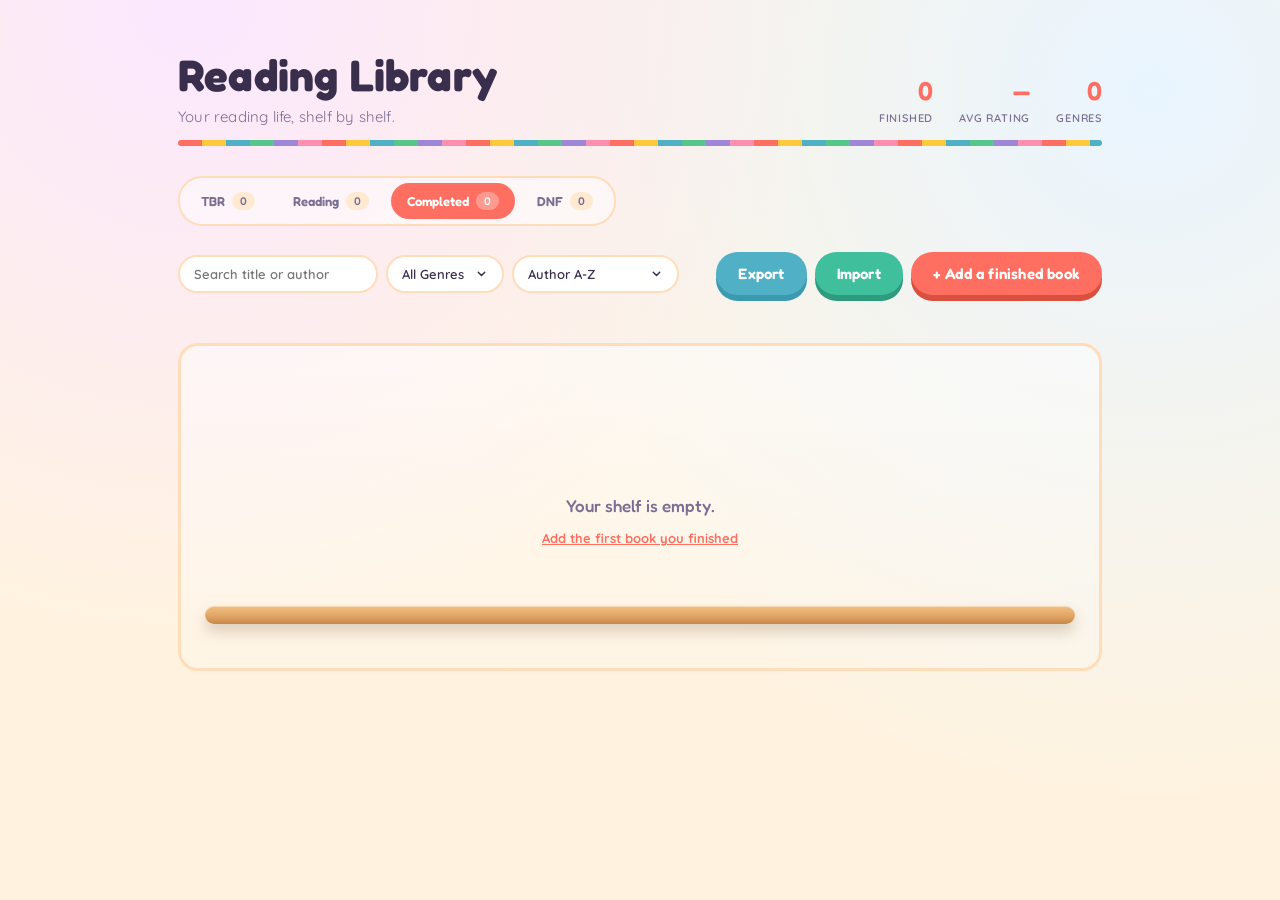
==== index.html @ b761dc4b "Initial commit" ====
<!DOCTYPE html>
<html lang="en">
<head>
<meta charset="UTF-8">
<title>Reading Library — reading tracker</title>
<link rel="preconnect" href="https://fonts.googleapis.com">
<link rel="preconnect" href="https://fonts.gstatic.com" crossorigin>
<link href="https://fonts.googleapis.com/css2?family=Fredoka:wght@400;500;600;700&family=Quicksand:wght@400;500;600;700&family=Nunito+Sans:wght@400;600&display=swap" rel="stylesheet">
<link rel="stylesheet" href="style.css">
</head>
<body>
<div class="wrap">
  <header>
    <div>
      <h1>Reading Library</h1>
      <p>Your reading life, shelf by shelf.</p>
    </div>
    <div class="stats">
      <div class="stat"><span class="n" id="statCount">0</span><span class="l" id="statCountLabel">Finished</span></div>
      <div class="stat" id="statAvgWrap"><span class="n" id="statAvg">—</span><span class="l" id="statAvgLabel">Avg rating</span></div>
      <div class="stat"><span class="n" id="statGenres">0</span><span class="l">Genres</span></div>
    </div>
  </header>

  <div class="library-toggle" id="libraryToggle">
    <button class="lib-pill" data-status="tbr">TBR <span class="lib-count" data-count-for="tbr">0</span></button>
    <button class="lib-pill" data-status="reading">Reading <span class="lib-count" data-count-for="reading">0</span></button>
    <button class="lib-pill active" data-status="completed">Completed <span class="lib-count" data-count-for="completed">0</span></button>
    <button class="lib-pill" data-status="dnf">DNF <span class="lib-count" data-count-for="dnf">0</span></button>
  </div>

  <div class="toolbar">
    <div class="filters">
      <input type="text" id="searchInput" placeholder="Search title or author" style="min-width:200px;">
      <select id="genreFilter"><option value="">All Genres</option></select>
      <select id="sortSelect">
        <option value="authorLast" selected>Author A-Z</option>
        <option value="recent">Recently Finished</option>
        <option value="title">Title A-Z</option>
        <option value="rating">Highest Rated</option>
      </select>
    </div>
    <div style="display:flex;gap:8px;align-items:center;">
      <button class="add-btn" id="exportBtn" style="background:var(--sky);box-shadow:0 6px 0 #3C9AB0;">Export</button>
      <button class="add-btn" id="importBtn" style="background:var(--mint);box-shadow:0 6px 0 #2E9B7E;">Import</button>
      <input type="file" id="importFile" accept="application/json,.json" style="display:none;">
      <button class="add-btn" id="openAddBtn">+ Add a finished book</button>
    </div>
  </div>
  <div id="ioStatus" style="font-size:12px;color:var(--ink-soft);font-weight:600;margin:-18px 0 20px;min-height:16px;"></div>

  <div id="shelfContainer">
    <div class="loading-note">Unpacking the shelf...</div>
  </div>
</div>

<div class="overlay" id="overlay">
  <div class="book-spread" id="bookSpread"></div>
</div>

<div class="overlay" id="confirmOverlay" style="z-index:60;">
  <div class="confirm-box" id="confirmBox"></div>
</div>

<script src="script.js"></script>
</body>
</html>
---- style.css ----
:root{
  --bg1:#FFF3E0;
  --bg2:#E9F5FF;
  --bg3:#FBE7FF;
  --shelf-wood:#E3A867;
  --shelf-wood-hi:#F2C084;
  --shelf-wood-lo:#C88748;
  --ink:#3A2E4D;
  --ink-soft:#7A6E93;
  --coral:#FF6F61;
  --sun:#FFC93C;
  --sky:#4FB0C6;
  --grass:#57C68A;
  --lav:#9E86D9;
  --bubblegum:#FF8FB1;
  --tangerine:#FFA552;
  --mint:#3FBF9B;
  --parchment:#FFFBF2;
  --parchment-hi:#FFFFFF;
  --danger:#E5533D;
  --shadow:rgba(122,90,60,0.25);
}
*{box-sizing:border-box;}
html,body{margin:0;padding:0;}
body{
  background:
    radial-gradient(circle at 15% 0%, var(--bg3) 0%, transparent 45%),
    radial-gradient(circle at 90% 10%, var(--bg2) 0%, transparent 50%),
    var(--bg1);
  color:var(--ink);
  font-family:'Quicksand', sans-serif;
  min-height:100vh;
  padding:0 0 80px;
}
.wrap{max-width:980px;margin:0 auto;padding:0 28px;}

header{
  padding:48px 0 20px;
  display:flex;
  align-items:flex-end;
  justify-content:space-between;
  gap:20px;
  flex-wrap:wrap;
  margin-bottom:30px;
  position:relative;
}
header::after{
  content:"";
  position:absolute;
  left:0;right:0;bottom:0;
  height:6px;
  border-radius:6px;
  background:repeating-linear-gradient(90deg, var(--coral) 0 24px, var(--sun) 24px 48px, var(--sky) 48px 72px, var(--grass) 72px 96px, var(--lav) 96px 120px, var(--bubblegum) 120px 144px);
}
h1{
  font-family:'Fredoka', sans-serif;
  font-weight:700;
  font-size:44px;
  margin:0 0 6px;
  color:var(--ink);
  letter-spacing:0.2px;
}
header p{
  margin:0;
  color:var(--ink-soft);
  font-size:15px;
  letter-spacing:0.2px;
}
.stats{
  display:flex;
  gap:26px;
}
.stat{text-align:right;}
.stat .n{font-family:'Fredoka', sans-serif;font-weight:600;font-size:26px;color:var(--coral);display:block;line-height:1.1;}
.stat .l{font-size:11px;letter-spacing:0.8px;text-transform:uppercase;color:var(--ink-soft);font-weight:600;}

.library-toggle{
  display:flex;
  flex-wrap:wrap;
  gap:6px;
  background:rgba(255,255,255,0.5);
  border:2px solid #FFDDBB;
  border-radius:24px;
  padding:5px;
  width:fit-content;
  margin-bottom:26px;
}
.lib-pill{
  font-family:'Fredoka', sans-serif;
  font-weight:600;
  font-size:13px;
  color:var(--ink-soft);
  background:transparent;
  border:none;
  padding:9px 16px;
  border-radius:20px;
  cursor:pointer;
  display:flex;
  align-items:center;
  gap:7px;
  transition:background 0.15s ease, color 0.15s ease;
}
.lib-pill:hover{color:var(--ink);}
.lib-pill.active{background:var(--coral);color:#fff;}
.lib-pill .lib-count{
  font-family:'Quicksand', sans-serif;
  font-weight:700;
  font-size:11px;
  background:rgba(255,255,255,0.35);
  padding:2px 8px;
  border-radius:10px;
}
.lib-pill.active .lib-count{background:rgba(255,255,255,0.3);}
.lib-pill:not(.active) .lib-count{background:#FFEAD1;color:var(--ink-soft);}

.toolbar{
  display:flex;
  justify-content:space-between;
  align-items:center;
  gap:16px;
  flex-wrap:wrap;
  margin-bottom:30px;
}
.filters{display:flex;gap:8px;flex-wrap:wrap;}
.filters select, .filters input{
  background:var(--parchment-hi);
  border:2px solid #FFDDBB;
  color:var(--ink);
  font-family:'Quicksand', sans-serif;
  font-weight:600;
  font-size:13px;
  padding:9px 14px;
  border-radius:20px;
  outline:none;
}
.filters select{
  appearance:none;
  -webkit-appearance:none;
  -moz-appearance:none;
  padding-right:38px;
  background-image:url("data:image/svg+xml,%3Csvg xmlns='http://www.w3.org/2000/svg' viewBox='0 0 20 20' fill='none' stroke='%233A2E4D' stroke-width='2.2' stroke-linecap='round' stroke-linejoin='round'%3E%3Cpolyline points='5 8 10 13 15 8'/%3E%3C/svg%3E");
  background-repeat:no-repeat;
  background-position:right 14px center;
  background-size:13px;
}
.filters select:focus, .filters input:focus{border-color:var(--sky);}
.add-btn{
  background:var(--coral);
  color:#fff;
  border:none;
  font-family:'Fredoka', sans-serif;
  font-weight:600;
  font-size:15px;
  padding:12px 22px;
  border-radius:24px;
  cursor:pointer;
  letter-spacing:0.2px;
  box-shadow:0 6px 0 #D9503F;
  transition:transform 0.08s ease;
}
.add-btn:hover{background:#FF8577;}
.add-btn:active{transform:translateY(4px);box-shadow:0 2px 0 #D9503F;}
.add-btn:focus-visible, button:focus-visible, select:focus-visible, input:focus-visible{
  outline:3px solid var(--sky);
  outline-offset:2px;
}

.shelf-unit{
  background:linear-gradient(180deg, rgba(255,255,255,0.5), rgba(255,255,255,0.15));
  border:3px solid #FFDDBB;
  border-radius:20px;
  padding:30px 24px 0;
  margin-bottom:32px;
}
.shelf-row{position:relative;padding-bottom:24px;}
.spines{
  display:flex;
  align-items:flex-end;
  gap:6px;
  min-height:230px;
  padding:0 4px;
  flex-wrap:wrap;
  row-gap:0;
}
.plank{
  height:18px;
  background:linear-gradient(180deg, var(--shelf-wood-hi) 0%, var(--shelf-wood) 50%, var(--shelf-wood-lo) 100%);
  border-radius:10px;
  box-shadow:0 8px 14px var(--shadow), inset 0 1px 0 rgba(255,255,255,0.4);
  margin-bottom:20px;
}

.spine{
  writing-mode: vertical-rl;
  text-orientation: mixed;
  display:flex;
  align-items:center;
  justify-content:space-between;
  padding:14px 0;
  border-radius:10px 10px 4px 4px;
  cursor:pointer;
  position:relative;
  box-shadow: inset 3px 0 0 rgba(255,255,255,0.35), inset -3px 0 6px rgba(0,0,0,0.12), 0 6px 10px rgba(122,90,60,0.22);
  transition:transform 0.15s ease;
  flex-shrink:0;
}
.spine:hover{transform:translateY(-12px) rotate(-1deg);}
.spine .title{
  font-family:'Fredoka', sans-serif;
  font-weight:600;
  font-size:14px;
  color:#fff;
  white-space:nowrap;
  overflow:hidden;
  text-overflow:ellipsis;
  max-height:72%;
  text-shadow:0 1px 2px rgba(0,0,0,0.15);
  margin-top:12px;
}
.spine .author{
  font-family:'Nunito Sans', sans-serif;
  font-weight:600;
  font-size:9px;
  color:rgba(255,255,255,0.85);
  white-space:nowrap;
  overflow:hidden;
  text-overflow:ellipsis;
  max-height:24%;
  margin-bottom:12px;
}
.spine .rule{
  position:absolute;
  left:6px;right:6px;
  height:2px;
  border-radius:2px;
  background:rgba(255,255,255,0.5);
}
.spine .rule.top{top:16px;}
.spine .rule.bottom{bottom:16px;}
.series-ribbon{
  writing-mode: horizontal-tb;
  text-orientation: mixed;
  position:absolute;
  top:-9px;
  left:50%;
  transform:translateX(-50%) rotate(-3deg);
  padding:2px 7px;
  border-radius:7px;
  font-family:'Quicksand', sans-serif;
  font-weight:700;
  font-size:9px;
  letter-spacing:0.3px;
  white-space:nowrap;
  box-shadow:0 2px 4px rgba(58,46,77,0.25);
  z-index:2;
}

.empty-shelf{
  color:var(--ink-soft);
  font-family:'Fredoka', sans-serif;
  font-weight:500;
  font-size:17px;
  padding:60px 20px;
  text-align:center;
  width:100%;
}
.empty-shelf .cta{
  display:block;
  margin-top:14px;
  font-family:'Quicksand', sans-serif;
  font-weight:700;
  font-size:13px;
  color:var(--coral);
  cursor:pointer;
  text-decoration:underline;
}

/* overlay */
.overlay{
  position:fixed;inset:0;
  background:rgba(58,46,77,0.45);
  display:flex;align-items:center;justify-content:center;
  padding:24px;
  z-index:50;
  opacity:0;pointer-events:none;
  transition:opacity 0.2s ease;
}
.overlay.open{opacity:1;pointer-events:auto;}
.book-spread{
  background:linear-gradient(90deg, var(--parchment) 0%, var(--parchment-hi) 4%, var(--parchment-hi) 96%, var(--parchment) 100%);
  max-width:820px;
  width:100%;
  max-height:88vh;
  overflow-y:auto;
  border-radius:24px;
  box-shadow:0 30px 70px rgba(58,46,77,0.35);
  position:relative;
  display:grid;
  grid-template-columns:1fr 1fr;
  color:var(--ink);
  transform:scale(0.94) translateY(10px);
  transition:transform 0.2s ease;
  border:3px solid #FFDDBB;
}
.overlay.open .book-spread{transform:scale(1) translateY(0);}
.confirm-box{
  background:var(--parchment-hi);
  border:3px solid #FFDDBB;
  border-radius:22px;
  padding:30px 28px;
  max-width:340px;
  width:100%;
  text-align:center;
  box-shadow:0 24px 50px rgba(58,46,77,0.35);
  color:var(--ink);
  transform:scale(0.94) translateY(10px);
  transition:transform 0.2s ease;
}
#confirmOverlay.open .confirm-box{transform:scale(1) translateY(0);}
.confirm-box h3{
  font-family:'Fredoka', sans-serif;
  font-weight:600;
  font-size:20px;
  margin:0 0 8px;
}
.confirm-box p{
  font-family:'Quicksand', sans-serif;
  font-weight:500;
  color:var(--ink-soft);
  font-size:14px;
  line-height:1.5;
  margin:0 0 22px;
}
.confirm-actions{display:flex;gap:10px;justify-content:center;}
.confirm-actions button{
  font-family:'Quicksand', sans-serif;
  font-weight:700;
  font-size:13px;
  padding:10px 20px;
  border-radius:18px;
  cursor:pointer;
  border:none;
}
.confirm-actions .btn-no{background:var(--sky);color:#fff;}
.confirm-actions .btn-no:hover{background:#3C9AB0;}
.confirm-actions .btn-yes{background:var(--danger);color:#fff;}
.confirm-actions .btn-yes:hover{background:#C7452F;}
.book-spread::before{
  content:"";
  position:absolute;
  left:50%;top:0;bottom:0;
  width:22px;
  margin-left:-11px;
  background:linear-gradient(90deg, rgba(58,46,77,0.08), rgba(58,46,77,0.01) 30%, rgba(58,46,77,0.01) 70%, rgba(58,46,77,0.08));
  pointer-events:none;
}
.book-spread.no-spine::before{display:none;}
.page{padding:34px 30px;}
.close-x{
  position:absolute;top:12px;right:14px;
  background:var(--bubblegum);border:none;
  width:32px;height:32px;border-radius:50%;
  font-family:'Quicksand', sans-serif;font-weight:700;
  font-size:18px;color:#fff;
  cursor:pointer;
  z-index:2;
  line-height:1;
}
.close-x:hover{background:var(--coral);}

.book-title{
  font-family:'Fredoka', sans-serif;
  font-weight:600;
  font-size:27px;
  line-height:1.15;
  margin:0 0 4px;
  color:var(--ink);
}
.book-author{
  font-family:'Quicksand', sans-serif;
  font-weight:600;
  color:var(--ink-soft);
  font-size:15px;
  margin:0 0 18px;
}
.tag-row{display:flex;gap:8px;flex-wrap:wrap;margin-bottom:18px;}
.tag{
  font-family:'Quicksand', sans-serif;
  font-weight:700;
  font-size:11px;
  letter-spacing:0.3px;
  padding:6px 14px;
  border-radius:20px;
  background:var(--sun);
  color:#7A4E00;
}
.field-label{
  font-family:'Quicksand', sans-serif;
  font-weight:700;
  font-size:11px;
  letter-spacing:0.8px;
  text-transform:uppercase;
  color:var(--ink-soft);
  margin:16px 0 6px;
}
.stars{font-size:20px;letter-spacing:2px;color:#E8D3A0;}
.star-wrap{position:relative;display:inline-block;}
.star-bg{color:#E8D3A0;}
.star-fg{position:absolute;top:0;left:0;overflow:hidden;white-space:nowrap;color:var(--sun);pointer-events:none;}
.stars .on{color:var(--sun);}
.spice-row{font-size:18px;letter-spacing:3px;}
.spice-row .on{filter:none;}
.spice-row .off{opacity:0.25;}
.review-text{
  font-size:15px;
  line-height:1.65;
  color:var(--ink);
  white-space:pre-wrap;
  margin:0;
  font-family:'Nunito Sans', sans-serif;
}
.review-empty{color:var(--ink-soft);font-style:italic;font-size:14px;}
.date-line{font-family:'Quicksand', sans-serif;font-weight:600;font-size:12px;color:var(--ink-soft);}

.page-actions{
  display:flex;flex-wrap:wrap;gap:8px;margin-top:26px;
  padding-top:16px;border-top:2px dashed #FFDDBB;
}
.page-actions button{
  font-family:'Quicksand', sans-serif;
  font-weight:700;
  font-size:11px;letter-spacing:0.3px;
  padding:7px 14px;
  border-radius:14px;
  cursor:pointer;
  border:none;
  background:var(--sky);
  color:#fff;
  line-height:1.4;
}
.page-actions button:hover{background:#3C9AB0;}
.page-actions button.btn-lav:hover{background:#8A6FC7;}
.page-actions button.danger{background:var(--danger);}
.page-actions button.danger:hover{background:#C7452F;}

/* form */
.form-grid{display:flex;flex-direction:column;gap:14px;}
.form-grid label{
  font-family:'Quicksand', sans-serif;
  font-weight:700;
  font-size:11px;letter-spacing:0.8px;text-transform:uppercase;
  color:var(--ink-soft);display:block;margin-bottom:6px;
}
.form-grid input[type=text], .form-grid textarea, .form-grid select, .form-grid input[type=date]{
  width:100%;
  font-family:'Quicksand', sans-serif;
  font-weight:600;
  font-size:15px;
  padding:10px 12px;
  border:2px solid #FFDDBB;
  border-radius:14px;
  background:#fff;
  color:var(--ink);
  outline:none;
}
.form-grid input:focus, .form-grid textarea:focus, .form-grid select:focus{border-color:var(--sky);}
.form-grid textarea{resize:vertical;min-height:80px;font-family:'Nunito Sans', sans-serif;font-weight:400;}
.two-col{display:grid;grid-template-columns:1fr 1fr;gap:14px;}
.star-picker{display:flex;gap:6px;font-size:26px;}
.spice-picker{display:flex;gap:6px;align-items:center;}
.spice-picker span{font-size:22px;cursor:pointer;opacity:0.3;}
.spice-picker span.on{opacity:1;}
.spice-none-toggle{
  font-family:'Quicksand', sans-serif;
  font-weight:700;
  font-size:11px;
  color:var(--coral);
  cursor:pointer;
  margin-left:10px;
  text-decoration:underline;
}
.color-picker{display:flex;gap:8px;flex-wrap:wrap;}
.format-picker{display:flex;gap:8px;flex-wrap:wrap;}
.format-option{
  font-family:'Quicksand', sans-serif;
  font-weight:700;
  font-size:13px;
  padding:8px 16px;
  border-radius:16px;
  cursor:pointer;
  border:2px solid #FFDDBB;
  background:#fff;
  color:var(--ink-soft);
}
.format-option.on{background:var(--coral);border-color:var(--coral);color:#fff;}
.swatch{
  width:28px;height:28px;border-radius:50%;
  cursor:pointer;border:3px solid transparent;
}
.swatch.on{border-color:var(--ink);}
.form-submit{
  margin-top:6px;
  background:var(--grass);
  color:#fff;
  border:none;
  font-family:'Fredoka', sans-serif;
  font-weight:600;
  font-size:15px;
  padding:13px;
  border-radius:18px;
  cursor:pointer;
  box-shadow:0 6px 0 #379968;
}
.form-submit:hover{background:#6ED89C;}
.form-submit:active{transform:translateY(4px);box-shadow:0 2px 0 #379968;}
.form-error{color:var(--danger);font-size:12px;font-family:'Quicksand', sans-serif;font-weight:700;}

.loading-note{
  text-align:center;color:var(--ink-soft);
  font-family:'Fredoka', sans-serif;
  font-weight:500;
  padding:60px 0;font-size:16px;
}

@media (max-width:640px){
  .book-spread{grid-template-columns:1fr;max-height:92vh;}
  .book-spread::before{display:none;}
  .page.left{border-bottom:2px dashed #FFDDBB;}
  header{padding:32px 0 16px;}
  h1{font-size:34px;}
  .stats{gap:16px;}
}
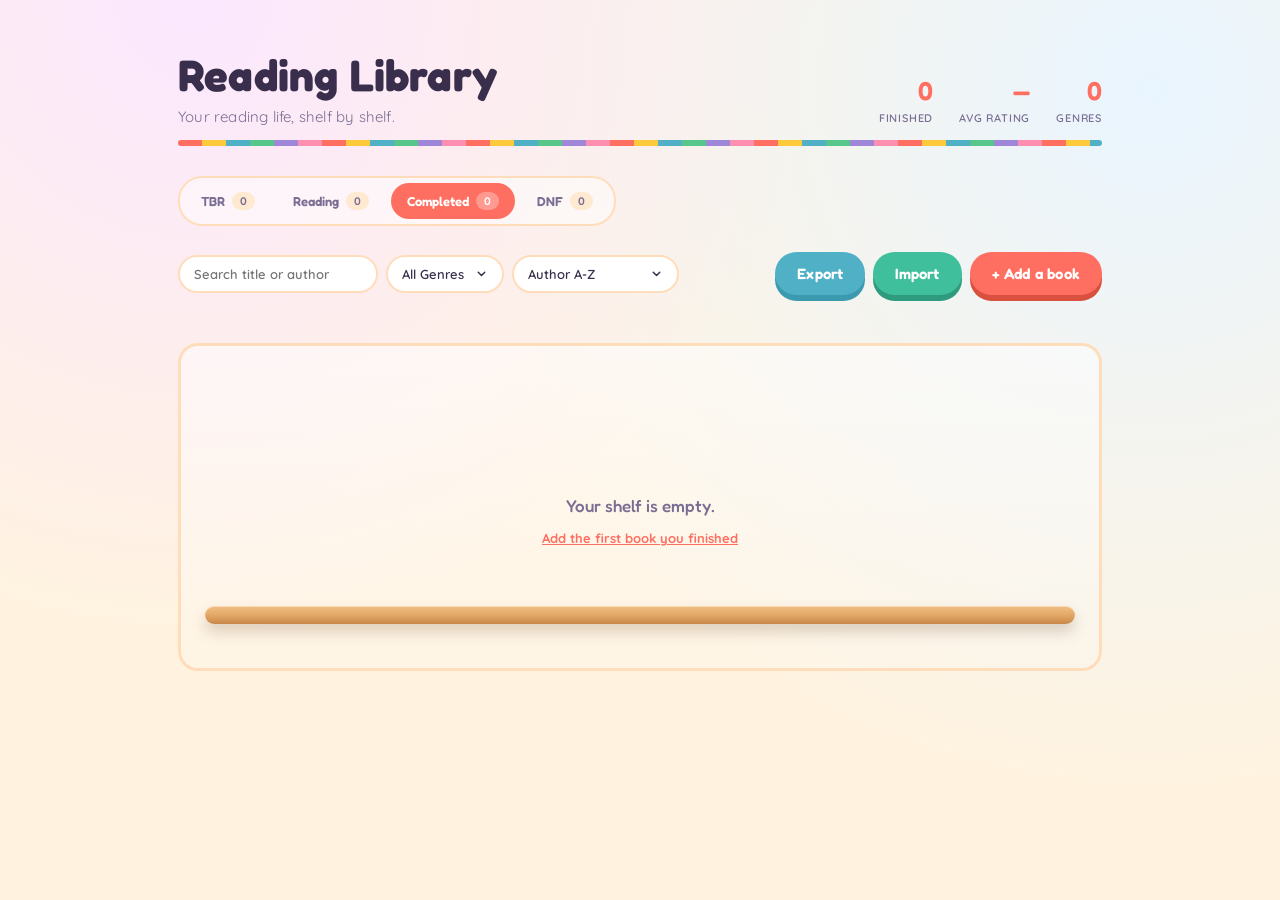
==== commit 18f6e0e9: "Add reading-duration tracking and search-first book entry flow Reading progress: - Record dateStarte" ====
--- a/index.html
+++ b/index.html
@@ -44,7 +44,7 @@
       <button class="add-btn" id="exportBtn" style="background:var(--sky);box-shadow:0 6px 0 #3C9AB0;">Export</button>
       <button class="add-btn" id="importBtn" style="background:var(--mint);box-shadow:0 6px 0 #2E9B7E;">Import</button>
       <input type="file" id="importFile" accept="application/json,.json" style="display:none;">
-      <button class="add-btn" id="openAddBtn">+ Add a finished book</button>
+      <button class="add-btn" id="openAddBtn">+ Add a book</button>
     </div>
   </div>
   <div id="ioStatus" style="font-size:12px;color:var(--ink-soft);font-weight:600;margin:-18px 0 20px;min-height:16px;"></div>
--- a/style.css
+++ b/style.css
@@ -498,6 +498,59 @@
   cursor:pointer;border:3px solid transparent;
 }
 .swatch.on{border-color:var(--ink);}
+.typeahead-wrap{position:relative;}
+.typeahead-dropdown{
+  position:absolute;
+  top:calc(100% + 6px);
+  left:0;
+  right:0;
+  background:var(--parchment-hi);
+  border:2px solid #FFDDBB;
+  border-radius:14px;
+  box-shadow:0 12px 28px rgba(58,46,77,0.2);
+  z-index:40;
+  max-height:220px;
+  overflow-y:auto;
+}
+#f_find_dropdown{
+  position:static;
+  margin-top:8px;
+  max-height:340px;
+}
+.typeahead-item{
+  padding:9px 14px;
+  font-family:'Quicksand', sans-serif;
+  font-weight:600;
+  font-size:13px;
+  color:var(--ink);
+  cursor:pointer;
+  border-bottom:1px solid #FFF3E0;
+}
+.typeahead-item:last-child{border-bottom:none;}
+.typeahead-item.active{background:#FFF3E0;}
+.typeahead-item .sub{
+  display:block;
+  font-weight:600;
+  font-size:11px;
+  color:var(--ink-soft);
+  margin-top:2px;
+}
+.find-book-link{
+  font-family:'Quicksand', sans-serif;
+  font-weight:700;
+  font-size:13px;
+  color:var(--coral);
+  cursor:pointer;
+  text-decoration:underline;
+  display:inline-block;
+}
+.find-book-link.prominent{
+  text-decoration:none;
+  background:var(--coral);
+  color:#fff;
+  padding:8px 16px;
+  border-radius:16px;
+}
 .form-submit{
   margin-top:6px;
   background:var(--grass);
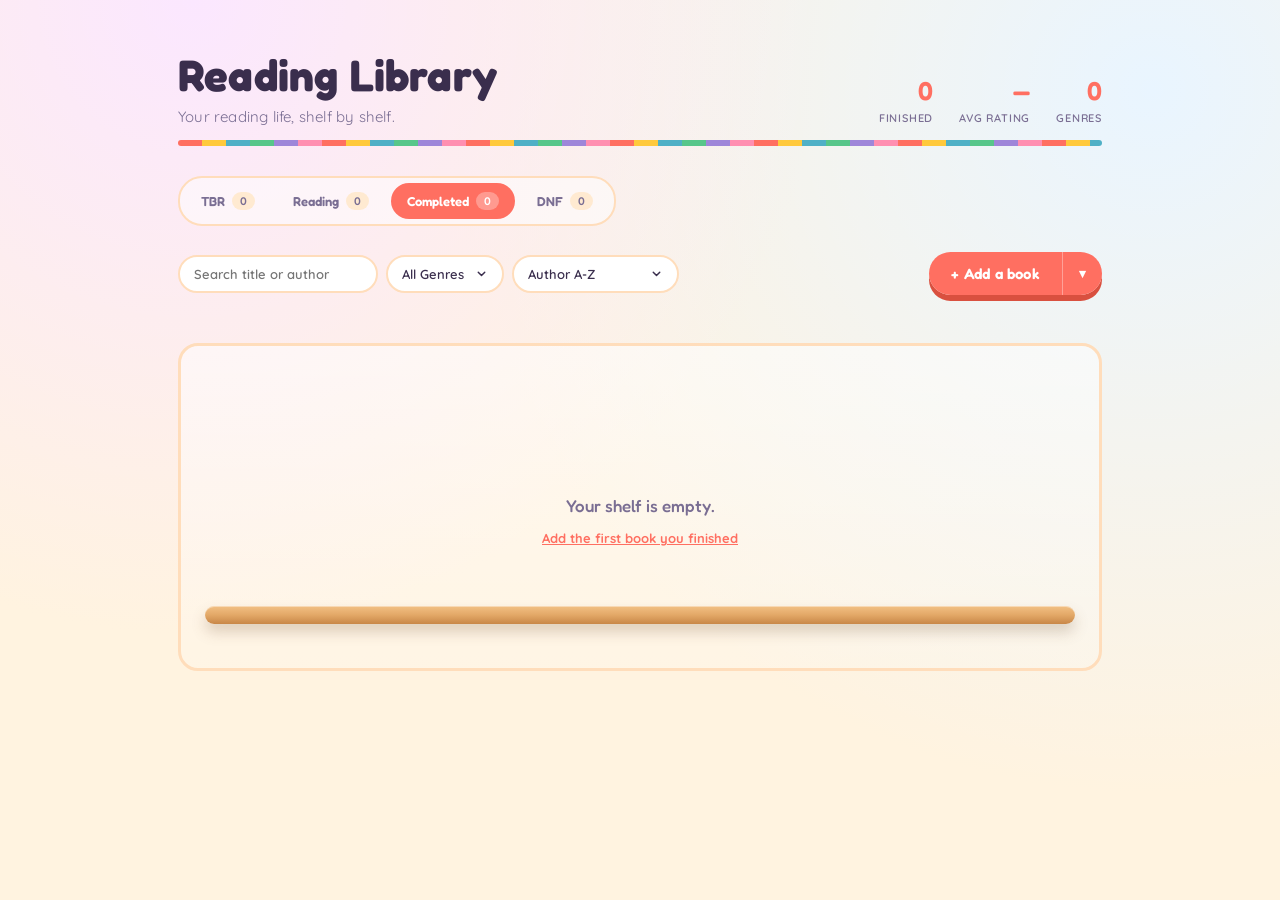
==== commit b5c202bf: "Redesign toolbar as split button and harden Open Library search Toolbar: - Replace the separate Expo" ====
--- a/index.html
+++ b/index.html
@@ -41,10 +41,17 @@
       </select>
     </div>
     <div style="display:flex;gap:8px;align-items:center;">
-      <button class="add-btn" id="exportBtn" style="background:var(--sky);box-shadow:0 6px 0 #3C9AB0;">Export</button>
-      <button class="add-btn" id="importBtn" style="background:var(--mint);box-shadow:0 6px 0 #2E9B7E;">Import</button>
+      <div class="split-btn-wrap">
+        <div class="split-btn">
+          <button class="add-btn split-btn-main" id="openAddBtn">+ Add a book</button>
+          <button class="add-btn split-btn-caret" id="moreMenuBtn" aria-label="More options" aria-haspopup="true">▾</button>
+        </div>
+        <div class="dropdown-menu" id="moreMenu" style="display:none;">
+          <button class="dropdown-item" id="exportBtn">Export library</button>
+          <button class="dropdown-item" id="importBtn">Import library</button>
+        </div>
+      </div>
       <input type="file" id="importFile" accept="application/json,.json" style="display:none;">
-      <button class="add-btn" id="openAddBtn">+ Add a book</button>
     </div>
   </div>
   <div id="ioStatus" style="font-size:12px;color:var(--ink-soft);font-weight:600;margin:-18px 0 20px;min-height:16px;"></div>
--- a/style.css
+++ b/style.css
@@ -165,6 +165,61 @@
   outline-offset:2px;
 }
 
+.split-btn-wrap{position:relative;display:inline-block;}
+.split-btn{
+  display:inline-flex;
+  border-radius:24px;
+  box-shadow:0 6px 0 #D9503F;
+  overflow:hidden;
+}
+.split-btn .add-btn{
+  box-shadow:none;
+  border-radius:0;
+}
+.split-btn .add-btn:active{
+  transform:none;
+  box-shadow:none;
+}
+.split-btn-main{
+  display:flex;
+  align-items:center;
+  justify-content:center;
+  text-align:center;
+}
+.split-btn-caret{
+  padding:12px 16px;
+  border-left:1px solid rgba(255,255,255,0.35);
+  font-size:13px;
+  line-height:1;
+}
+.dropdown-menu{
+  position:absolute;
+  top:calc(100% + 8px);
+  right:0;
+  background:var(--parchment-hi);
+  border:2px solid #FFDDBB;
+  border-radius:14px;
+  box-shadow:0 12px 28px rgba(58,46,77,0.2);
+  z-index:40;
+  overflow:hidden;
+  min-width:180px;
+}
+.dropdown-item{
+  display:block;
+  width:100%;
+  text-align:left;
+  background:none;
+  border:none;
+  padding:12px 16px;
+  font-family:'Quicksand', sans-serif;
+  font-weight:700;
+  font-size:13px;
+  color:var(--ink);
+  cursor:pointer;
+}
+.dropdown-item:hover{background:#FFF3E0;}
+.dropdown-item + .dropdown-item{border-top:1px solid #FFEAD1;}
+
 .shelf-unit{
   background:linear-gradient(180deg, rgba(255,255,255,0.5), rgba(255,255,255,0.15));
   border:3px solid #FFDDBB;
@@ -528,6 +583,12 @@
 }
 .typeahead-item:last-child{border-bottom:none;}
 .typeahead-item.active{background:#FFF3E0;}
+.typeahead-item.typeahead-error{
+  cursor:default;
+  color:var(--ink-soft);
+  font-style:italic;
+  font-weight:600;
+}
 .typeahead-item .sub{
   display:block;
   font-weight:600;
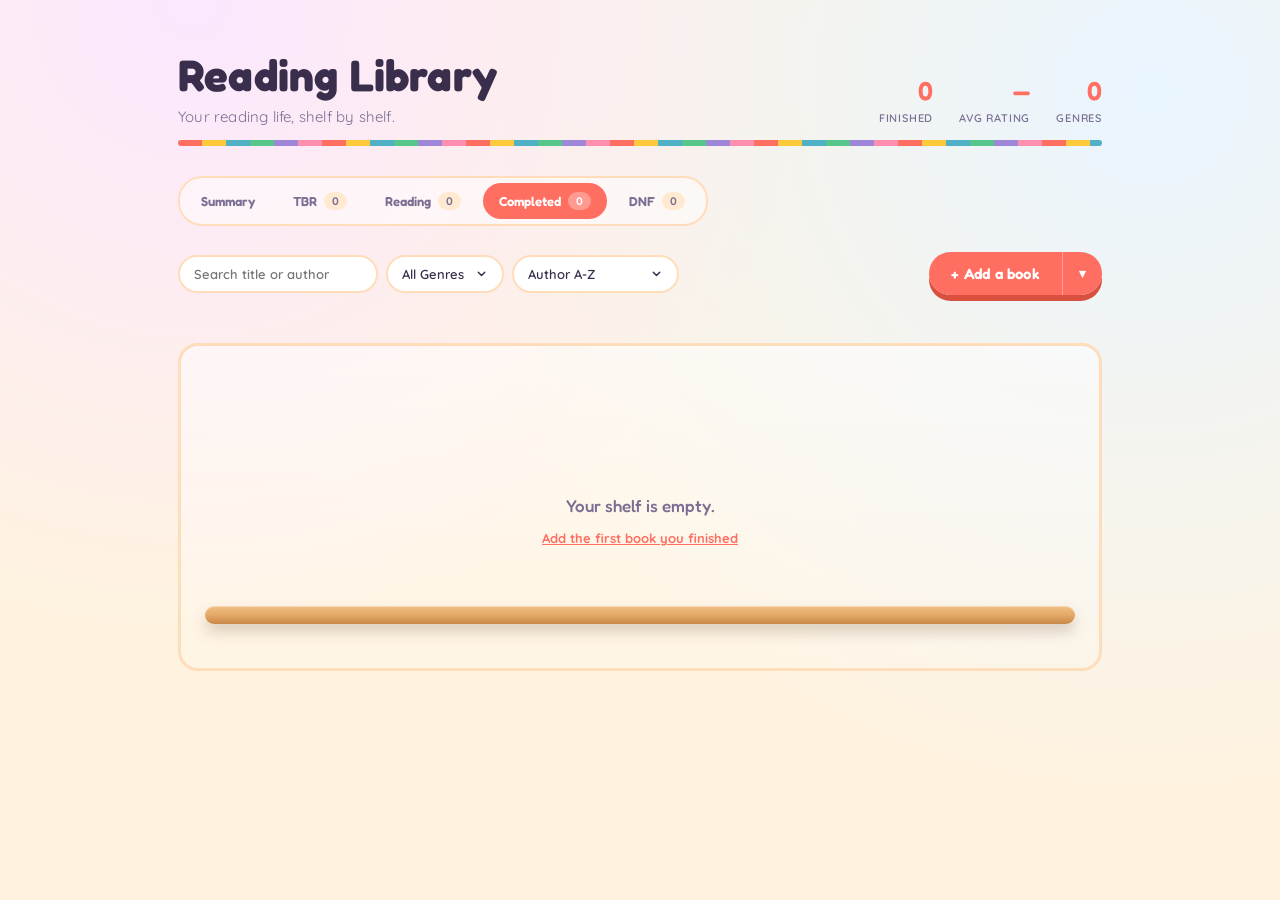
==== commit 24ce5a65: "Add Summary tab with reading stats, fun facts, and shelf previews New "Summary" pill (leftmost in th" ====
--- a/index.html
+++ b/index.html
@@ -2,6 +2,7 @@
 <html lang="en">
 <head>
 <meta charset="UTF-8">
+<meta name="viewport" content="width=device-width, initial-scale=1">
 <title>Reading Library — reading tracker</title>
 <link rel="preconnect" href="https://fonts.googleapis.com">
 <link rel="preconnect" href="https://fonts.gstatic.com" crossorigin>
@@ -15,7 +16,7 @@
       <h1>Reading Library</h1>
       <p>Your reading life, shelf by shelf.</p>
     </div>
-    <div class="stats">
+    <div class="stats" id="headerStats">
       <div class="stat"><span class="n" id="statCount">0</span><span class="l" id="statCountLabel">Finished</span></div>
       <div class="stat" id="statAvgWrap"><span class="n" id="statAvg">—</span><span class="l" id="statAvgLabel">Avg rating</span></div>
       <div class="stat"><span class="n" id="statGenres">0</span><span class="l">Genres</span></div>
@@ -23,6 +24,7 @@
   </header>
 
   <div class="library-toggle" id="libraryToggle">
+    <button class="lib-pill" data-status="summary">Summary</button>
     <button class="lib-pill" data-status="tbr">TBR <span class="lib-count" data-count-for="tbr">0</span></button>
     <button class="lib-pill" data-status="reading">Reading <span class="lib-count" data-count-for="reading">0</span></button>
     <button class="lib-pill active" data-status="completed">Completed <span class="lib-count" data-count-for="completed">0</span></button>
@@ -30,7 +32,7 @@
   </div>
 
   <div class="toolbar">
-    <div class="filters">
+    <div class="filters" id="toolbarFilters">
       <input type="text" id="searchInput" placeholder="Search title or author" style="min-width:200px;">
       <select id="genreFilter"><option value="">All Genres</option></select>
       <select id="sortSelect">
--- a/style.css
+++ b/style.css
@@ -629,6 +629,157 @@
 .form-submit:active{transform:translateY(4px);box-shadow:0 2px 0 #379968;}
 .form-error{color:var(--danger);font-size:12px;font-family:'Quicksand', sans-serif;font-weight:700;}
 
+.summary-fact-banner{
+  background:linear-gradient(90deg, var(--sun), var(--tangerine));
+  color:#7A4E00;
+  font-family:'Fredoka', sans-serif;
+  font-weight:600;
+  font-size:16px;
+  padding:18px 24px;
+  border-radius:20px;
+  margin-bottom:24px;
+  box-shadow:0 6px 14px rgba(122,90,60,0.18);
+}
+.summary-stats-grid{
+  display:grid;
+  grid-template-columns:repeat(4, 1fr);
+  gap:16px;
+  margin-bottom:32px;
+}
+.summary-stat-card{
+  background:linear-gradient(180deg, rgba(255,255,255,0.6), rgba(255,255,255,0.2));
+  border:3px solid #FFDDBB;
+  border-radius:18px;
+  padding:20px 18px;
+  position:relative;
+}
+.summary-stat-n{
+  font-family:'Fredoka', sans-serif;
+  font-weight:700;
+  font-size:32px;
+  color:var(--coral);
+  display:block;
+  line-height:1.1;
+}
+.summary-stat-l{
+  font-size:11px;
+  letter-spacing:0.6px;
+  text-transform:uppercase;
+  color:var(--ink-soft);
+  font-weight:700;
+  display:block;
+  margin-top:4px;
+}
+.summary-breakdown-inline{
+  display:flex;
+  flex-wrap:wrap;
+  gap:6px;
+  margin-top:12px;
+}
+.summary-chip{
+  font-family:'Quicksand', sans-serif;
+  font-weight:700;
+  font-size:11px;
+  background:#FFEAD1;
+  color:var(--ink);
+  padding:4px 10px;
+  border-radius:12px;
+  white-space:nowrap;
+}
+.summary-chip b{color:var(--coral);font-weight:700;margin-left:4px;}
+.summary-breakdown-trigger-wrap{display:none;position:relative;margin-top:10px;}
+.summary-breakdown-trigger{
+  font-family:'Quicksand', sans-serif;
+  font-weight:700;
+  font-size:11px;
+  color:var(--coral);
+  background:none;
+  border:none;
+  cursor:pointer;
+  text-decoration:underline;
+  padding:0;
+}
+.summary-breakdown-popover{
+  display:none;
+  flex-direction:column;
+  gap:6px;
+  position:absolute;
+  top:calc(100% + 6px);
+  left:0;
+  background:var(--parchment-hi);
+  border:2px solid #FFDDBB;
+  border-radius:14px;
+  box-shadow:0 12px 28px rgba(58,46,77,0.2);
+  padding:10px;
+  z-index:40;
+  min-width:160px;
+}
+.summary-breakdown-trigger-wrap:hover .summary-breakdown-popover,
+.summary-breakdown-trigger-wrap.open .summary-breakdown-popover{
+  display:flex;
+}
+
+.summary-shelf-grid{
+  display:grid;
+  grid-template-columns:1fr 1fr;
+  gap:20px;
+}
+.summary-shelf-card{
+  background:linear-gradient(180deg, rgba(255,255,255,0.5), rgba(255,255,255,0.15));
+  border:3px solid #FFDDBB;
+  border-radius:20px;
+  padding:20px 20px 18px;
+}
+.summary-shelf-card-header{
+  display:flex;
+  align-items:center;
+  justify-content:space-between;
+  margin-bottom:14px;
+}
+.summary-shelf-card-title{
+  font-family:'Fredoka', sans-serif;
+  font-weight:600;
+  font-size:17px;
+  color:var(--ink);
+}
+.summary-shelf-card-count{
+  font-family:'Quicksand', sans-serif;
+  font-weight:700;
+  font-size:12px;
+  background:#FFEAD1;
+  color:var(--ink-soft);
+  padding:3px 10px;
+  border-radius:10px;
+}
+.summary-shelf-card .spines{min-height:auto;padding:0;}
+.summary-shelf-card .shelf-row{padding-bottom:14px;}
+.summary-shelf-card .plank{margin-bottom:0;}
+.summary-empty{
+  color:var(--ink-soft);
+  font-family:'Quicksand', sans-serif;
+  font-weight:600;
+  font-size:13px;
+  padding:20px 0;
+  text-align:center;
+}
+.summary-see-shelf{
+  display:inline-block;
+  margin-top:12px;
+  font-family:'Quicksand', sans-serif;
+  font-weight:700;
+  font-size:12px;
+  color:var(--coral);
+  cursor:pointer;
+  text-decoration:underline;
+}
+
+@media (max-width:640px){
+  .summary-stats-grid{grid-template-columns:1fr 1fr;}
+  .summary-shelf-grid{grid-template-columns:1fr;}
+  .summary-breakdown-inline{display:none;}
+  .summary-breakdown-trigger-wrap{display:block;}
+}
+
 .loading-note{
   text-align:center;color:var(--ink-soft);
   font-family:'Fredoka', sans-serif;
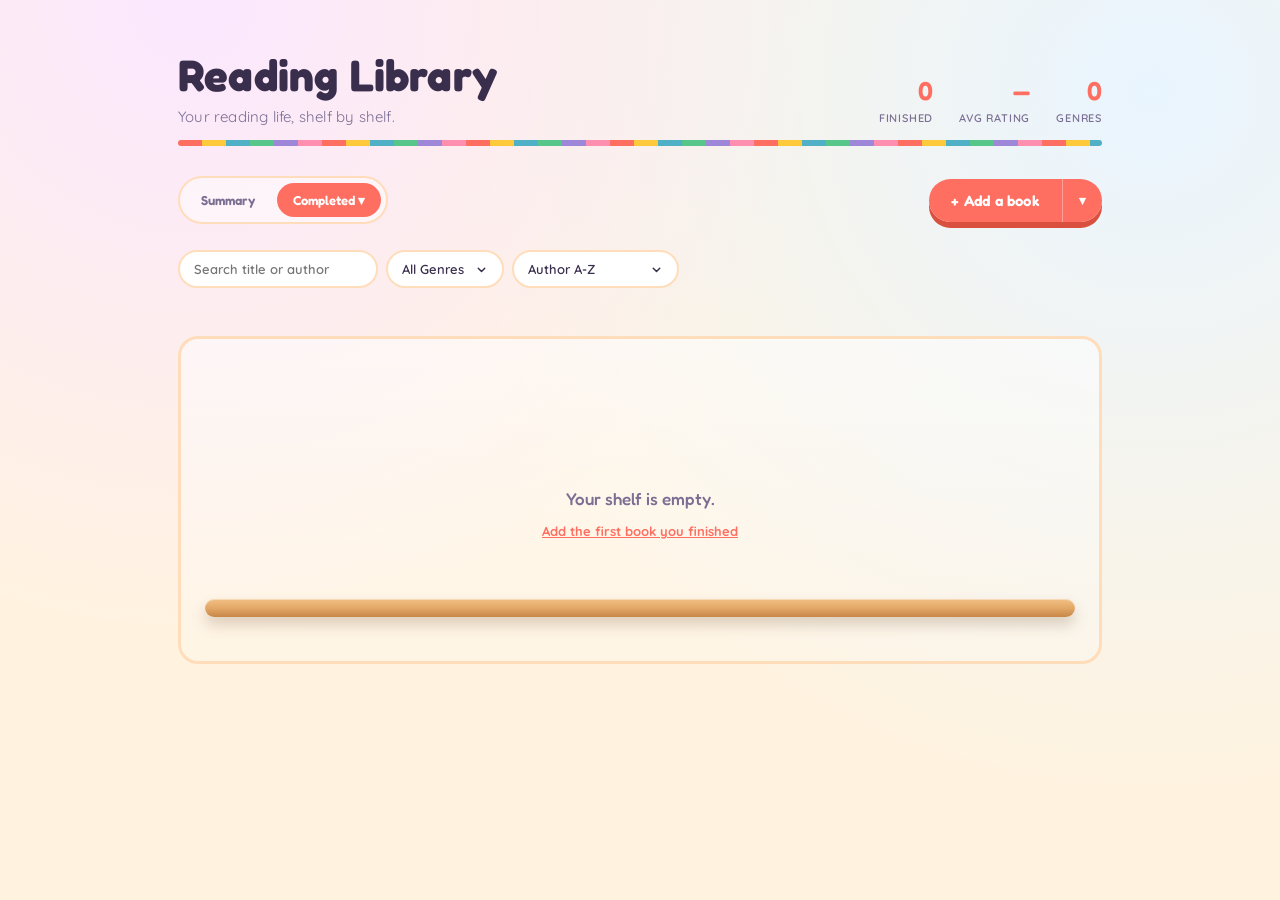
==== commit f23e6574: "Consolidate library toggle and default new books to TBR Toolbar: - Replace the 5 separate pills (Sum" ====
--- a/index.html
+++ b/index.html
@@ -23,24 +23,18 @@
     </div>
   </header>
 
-  <div class="library-toggle" id="libraryToggle">
-    <button class="lib-pill" data-status="summary">Summary</button>
-    <button class="lib-pill" data-status="tbr">TBR <span class="lib-count" data-count-for="tbr">0</span></button>
-    <button class="lib-pill" data-status="reading">Reading <span class="lib-count" data-count-for="reading">0</span></button>
-    <button class="lib-pill active" data-status="completed">Completed <span class="lib-count" data-count-for="completed">0</span></button>
-    <button class="lib-pill" data-status="dnf">DNF <span class="lib-count" data-count-for="dnf">0</span></button>
-  </div>
-
-  <div class="toolbar">
-    <div class="filters" id="toolbarFilters">
-      <input type="text" id="searchInput" placeholder="Search title or author" style="min-width:200px;">
-      <select id="genreFilter"><option value="">All Genres</option></select>
-      <select id="sortSelect">
-        <option value="authorLast" selected>Author A-Z</option>
-        <option value="recent">Recently Finished</option>
-        <option value="title">Title A-Z</option>
-        <option value="rating">Highest Rated</option>
-      </select>
+  <div class="toggle-row">
+    <div class="library-toggle" id="libraryToggle">
+      <button class="lib-pill" data-status="summary">Summary</button>
+      <div class="shelves-dropdown-wrap">
+        <button class="lib-pill active" id="shelvesToggleBtn" aria-haspopup="true">Completed ▾</button>
+        <div class="dropdown-menu" id="shelvesMenu" style="display:none;">
+          <button class="dropdown-item lib-shelf-item" data-status="tbr">TBR <span class="lib-count" data-count-for="tbr">0</span></button>
+          <button class="dropdown-item lib-shelf-item" data-status="reading">Reading <span class="lib-count" data-count-for="reading">0</span></button>
+          <button class="dropdown-item lib-shelf-item active" data-status="completed">Completed <span class="lib-count" data-count-for="completed">0</span></button>
+          <button class="dropdown-item lib-shelf-item" data-status="dnf">DNF <span class="lib-count" data-count-for="dnf">0</span></button>
+        </div>
+      </div>
     </div>
     <div style="display:flex;gap:8px;align-items:center;">
       <div class="split-btn-wrap">
@@ -54,6 +48,19 @@
         </div>
       </div>
       <input type="file" id="importFile" accept="application/json,.json" style="display:none;">
+    </div>
+  </div>
+
+  <div class="toolbar">
+    <div class="filters" id="toolbarFilters">
+      <input type="text" id="searchInput" placeholder="Search title or author" style="min-width:200px;">
+      <select id="genreFilter"><option value="">All Genres</option></select>
+      <select id="sortSelect">
+        <option value="authorLast" selected>Author A-Z</option>
+        <option value="recent">Recently Finished</option>
+        <option value="title">Title A-Z</option>
+        <option value="rating">Highest Rated</option>
+      </select>
     </div>
   </div>
   <div id="ioStatus" style="font-size:12px;color:var(--ink-soft);font-weight:600;margin:-18px 0 20px;min-height:16px;"></div>
--- a/style.css
+++ b/style.css
@@ -74,6 +74,14 @@
 .stat .n{font-family:'Fredoka', sans-serif;font-weight:600;font-size:26px;color:var(--coral);display:block;line-height:1.1;}
 .stat .l{font-size:11px;letter-spacing:0.8px;text-transform:uppercase;color:var(--ink-soft);font-weight:600;}
 
+.toggle-row{
+  display:flex;
+  justify-content:space-between;
+  align-items:center;
+  gap:16px;
+  flex-wrap:wrap;
+  margin-bottom:26px;
+}
 .library-toggle{
   display:flex;
   flex-wrap:wrap;
@@ -83,8 +91,13 @@
   border-radius:24px;
   padding:5px;
   width:fit-content;
-  margin-bottom:26px;
-}
+}
+.shelves-dropdown-wrap{position:relative;}
+.lib-shelf-item{position:relative;}
+.lib-shelf-item .lib-count{background:#FFEAD1;color:var(--ink-soft);}
+.lib-shelf-item.active{background:var(--coral);color:#fff;}
+.lib-shelf-item.active .lib-count{background:rgba(255,255,255,0.3);color:#fff;}
+.lib-shelf-item.active:hover{background:var(--coral);}
 .lib-pill{
   font-family:'Fredoka', sans-serif;
   font-weight:600;
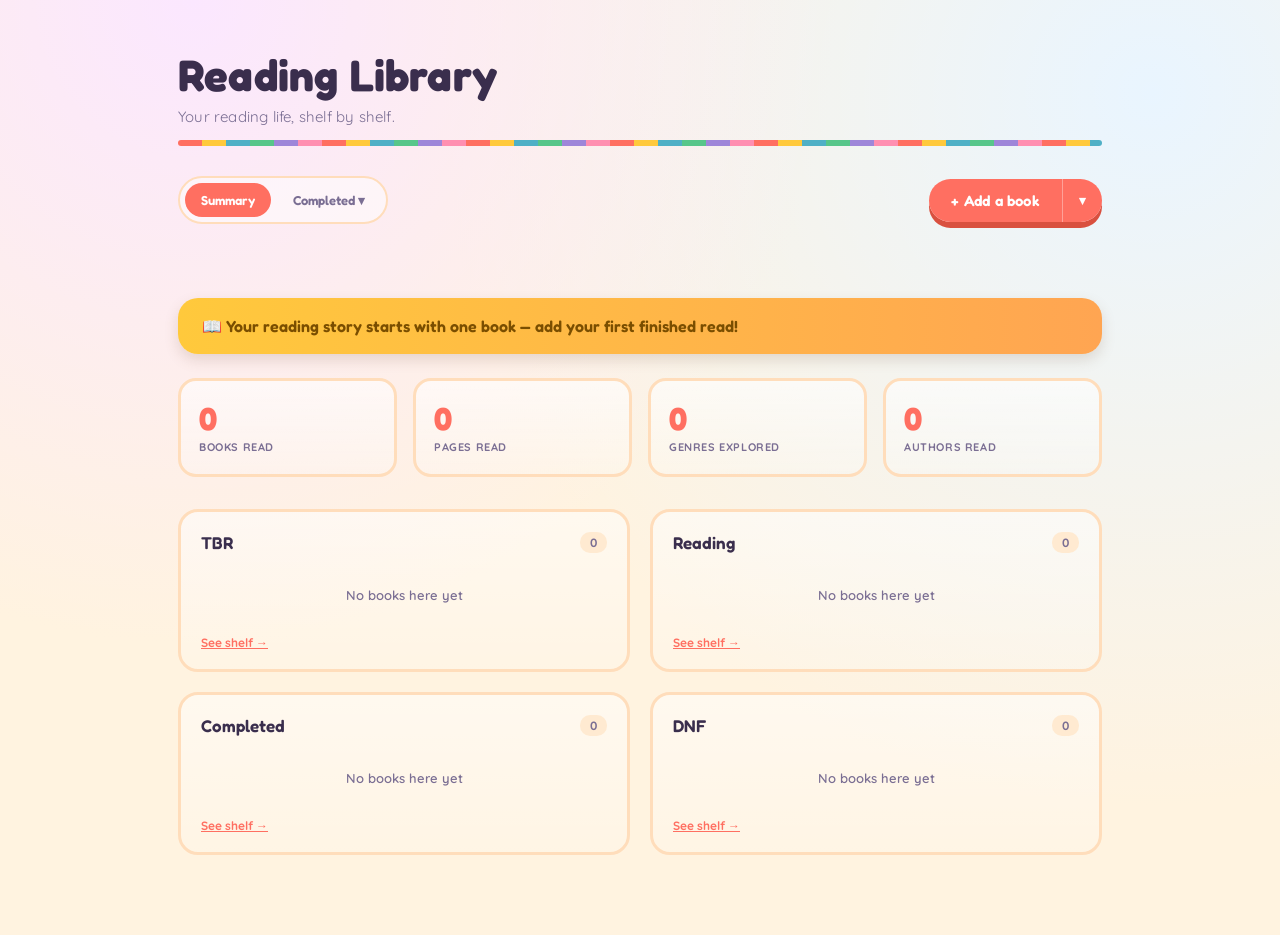
==== commit f3069d9c: "Land on the Summary tab by default Change the initial viewMode from 'shelf' to 'summary', and flip t" ====
--- a/index.html
+++ b/index.html
@@ -16,7 +16,7 @@
       <h1>Reading Library</h1>
       <p>Your reading life, shelf by shelf.</p>
     </div>
-    <div class="stats" id="headerStats">
+    <div class="stats" id="headerStats" style="display:none;">
       <div class="stat"><span class="n" id="statCount">0</span><span class="l" id="statCountLabel">Finished</span></div>
       <div class="stat" id="statAvgWrap"><span class="n" id="statAvg">—</span><span class="l" id="statAvgLabel">Avg rating</span></div>
       <div class="stat"><span class="n" id="statGenres">0</span><span class="l">Genres</span></div>
@@ -25,9 +25,9 @@
 
   <div class="toggle-row">
     <div class="library-toggle" id="libraryToggle">
-      <button class="lib-pill" data-status="summary">Summary</button>
+      <button class="lib-pill active" data-status="summary">Summary</button>
       <div class="shelves-dropdown-wrap">
-        <button class="lib-pill active" id="shelvesToggleBtn" aria-haspopup="true">Completed ▾</button>
+        <button class="lib-pill" id="shelvesToggleBtn" aria-haspopup="true">Completed ▾</button>
         <div class="dropdown-menu" id="shelvesMenu" style="display:none;">
           <button class="dropdown-item lib-shelf-item" data-status="tbr">TBR <span class="lib-count" data-count-for="tbr">0</span></button>
           <button class="dropdown-item lib-shelf-item" data-status="reading">Reading <span class="lib-count" data-count-for="reading">0</span></button>
@@ -52,7 +52,7 @@
   </div>
 
   <div class="toolbar">
-    <div class="filters" id="toolbarFilters">
+    <div class="filters" id="toolbarFilters" style="display:none;">
       <input type="text" id="searchInput" placeholder="Search title or author" style="min-width:200px;">
       <select id="genreFilter"><option value="">All Genres</option></select>
       <select id="sortSelect">
